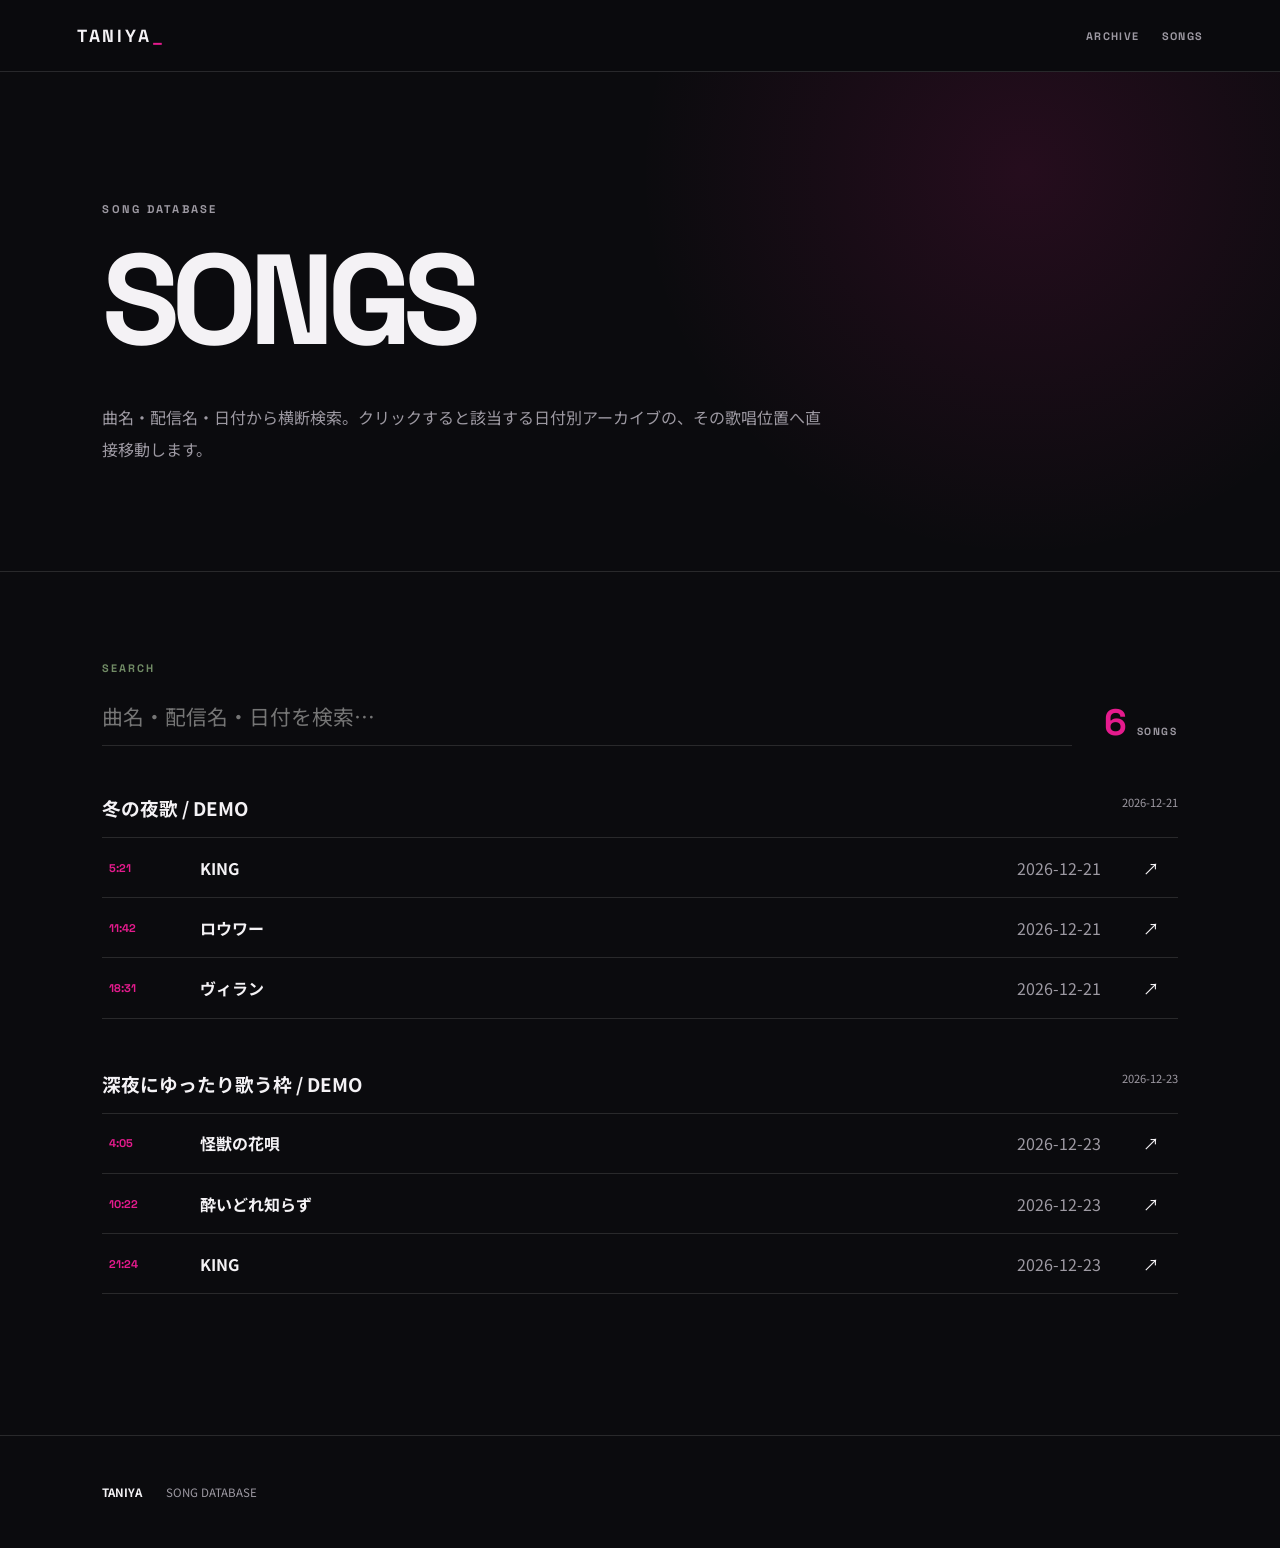
==== songs/index.html @ 2240d889 "Add files via upload" ====
<!doctype html><html lang="ja"><head><meta charset="utf-8"><meta name="viewport" content="width=device-width,initial-scale=1"><title>SONG DATABASE | 谷谷</title><link rel="stylesheet" href="../style.css"></head><body>
<header><a class="logo" href="../">TANIYA<span>_</span></a><nav><a href="../archive/">ARCHIVE</a><a href="./">SONGS</a></nav></header>
<main><section class="hero"><p class="eyebrow">SONG DATABASE</p><h1>SONGS</h1><p>曲名・配信名・日付から横断検索。クリックすると該当する日付別アーカイブの、その歌唱位置へ直接移動します。</p></section>
<section class="section"><div class="toolbar"><label class="search"><span>SEARCH</span><input id="search" type="search" placeholder="曲名・配信名・日付を検索…"></label><div class="stats"><strong id="count">0</strong><span>SONGS</span></div></div><div id="results"></div><p id="empty" hidden>該当する曲がありません。</p></section></main><footer><b>TANIYA</b><span>SONG DATABASE</span></footer>
<script src="../data/archives.js"></script><script>
const $=s=>document.querySelector(s);const fmt=x=>{x=Math.floor(x||0);let h=Math.floor(x/3600),m=Math.floor(x%3600/60),s=x%60;return h?`${h}:${String(m).padStart(2,"0")}:${String(s).padStart(2,"0")}`:`${m}:${String(s).padStart(2,"0")}`};
function render(q=""){q=q.toLowerCase().trim();let total=0,out="";ARCHIVES.forEach(a=>{const ss=a.songs.filter(s=>s.type==="song"&&(`${s.title} ${a.title} ${a.date}`).toLowerCase().includes(q));total+=ss.length;if(ss.length)out+=`<div class="group"><div class="groupHead"><h3>${a.title}</h3><span>${a.date}</span></div>${ss.map(s=>`<a class="song" href="../archive/${a.date}/?t=${s.time}"><span class="time">${fmt(s.time)}</span><b>${s.title}</b><span class="muted datecol">${a.date}</span><span>↗</span></a>`).join("")}</div>`});$("#results").innerHTML=out;$("#count").textContent=total;$("#empty").hidden=!!total}$("#search").oninput=e=>render(e.target.value);render();
</script></body></html>
---- style.css ----
@import url('https://fonts.googleapis.com/css2?family=Noto+Sans+JP:wght@400;500;700;900&family=Space+Grotesk:wght@500;700&display=swap');
:root{--bg:#0b0b0e;--surface:#141419;--text:#f4f2f5;--muted:#9d99a2;--pink:#e51b8d;--green:#718b65;--line:rgba(255,255,255,.12)}
*{box-sizing:border-box}html{scroll-behavior:smooth}body{margin:0;background:var(--bg);color:var(--text);font-family:"Noto Sans JP",sans-serif}a{color:inherit;text-decoration:none}button,input{font:inherit}
header{height:72px;padding:0 6vw;display:flex;align-items:center;justify-content:space-between;border-bottom:1px solid var(--line);position:sticky;top:0;background:rgba(11,11,14,.88);backdrop-filter:blur(14px);z-index:10}.logo{font:700 1.1rem "Space Grotesk";letter-spacing:.16em}.logo span{color:var(--pink)}nav{display:flex;gap:1.4rem}nav a{font:700 .68rem "Space Grotesk";letter-spacing:.12em;color:var(--muted)}
.hero{padding:9vw 8vw 7vw;min-height:54vh;display:flex;flex-direction:column;justify-content:center;background:radial-gradient(circle at 80% 20%,rgba(229,27,141,.12),transparent 35%)}.eyebrow{color:var(--green);font:700 .7rem "Space Grotesk";letter-spacing:.2em}.hero h1{font:700 clamp(3.7rem,10vw,8.5rem)/.82 "Space Grotesk";letter-spacing:-.07em;margin:1rem 0 2rem}.hero h1 em{font-style:normal;color:var(--pink)}.hero p{color:var(--muted);line-height:2;max-width:720px}
.section{padding:7vw 8vw;border-top:1px solid var(--line)}.section h2{font-size:clamp(2rem,4vw,4rem);letter-spacing:-.05em;margin:.4rem 0 2rem}
.cards{display:grid;grid-template-columns:repeat(2,minmax(0,1fr));gap:1rem}.card{display:block;border:1px solid var(--line);background:var(--surface);padding:2rem;min-height:190px}.card:hover{border-color:var(--pink);transform:translateY(-2px);transition:.18s}.card-date{color:var(--pink);font:700 .75rem "Space Grotesk";letter-spacing:.12em}.card h3{font-size:1.4rem;margin:1rem 0}.card-meta{color:var(--muted);font-size:.75rem}
.toolbar{display:grid;grid-template-columns:1fr auto;gap:2rem;align-items:end;margin-bottom:3rem}.search span{display:block;font:700 .68rem "Space Grotesk";letter-spacing:.18em;color:var(--green);margin-bottom:.7rem}.search input{width:100%;background:transparent;color:var(--text);border:0;border-bottom:1px solid var(--line);padding:.9rem 0;font-size:1.3rem;outline:0}.search input:focus{border-color:var(--pink)}.stats{display:flex;align-items:baseline;gap:.6rem}.stats strong{font:700 2.3rem "Space Grotesk";color:var(--pink)}.stats span{font:700 .65rem "Space Grotesk";letter-spacing:.15em;color:var(--muted)}
.group{margin-bottom:3.2rem}.groupHead{display:flex;justify-content:space-between;border-bottom:1px solid var(--line);padding-bottom:1rem}.groupHead h3{margin:0}.groupHead span{color:var(--muted);font-size:.7rem}.song{width:100%;display:grid;grid-template-columns:75px 1fr 110px 28px;gap:1rem;align-items:center;padding:1.1rem .4rem;border:0;border-bottom:1px solid var(--line);background:transparent;color:var(--text);text-align:left;cursor:pointer}.song:hover{background:rgba(229,27,141,.07)}.time{color:var(--pink);font:700 .7rem "Space Grotesk"}.muted{color:var(--muted)}
.playerHead{display:flex;justify-content:space-between;align-items:end;gap:2rem;margin-bottom:2rem}.playerHead h2{margin:.5rem 0;font-size:clamp(2rem,4vw,4rem)}.share{background:var(--pink);color:#fff;border:0;padding:1rem 1.2rem;font:700 .7rem "Space Grotesk";cursor:pointer}.share:disabled{opacity:.35}.playerLayout{display:grid;grid-template-columns:minmax(0,1.8fr) minmax(280px,.8fr);gap:1rem}.video{aspect-ratio:16/9;background:#000}.video iframe,#player{width:100%;height:100%}.setlist{background:var(--surface);border:1px solid var(--line);overflow:auto}.setlistHead{display:flex;justify-content:space-between;padding:1rem;border-bottom:1px solid var(--line);color:var(--green);font:700 .65rem "Space Grotesk"}.track{width:100%;display:grid;grid-template-columns:65px 1fr;padding:1rem;border:0;border-bottom:1px solid var(--line);background:transparent;color:var(--muted);text-align:left;cursor:pointer}.track:hover,.track.active{background:rgba(229,27,141,.08);color:var(--text)}.backlink{display:inline-block;margin-bottom:2rem;color:var(--green);font:700 .7rem "Space Grotesk";letter-spacing:.12em}
footer{padding:3rem 8vw;border-top:1px solid var(--line);display:flex;gap:1.5rem;color:var(--muted);font-size:.72rem}footer b{color:var(--text)}
@media(max-width:760px){nav{gap:.8rem}nav a{font-size:.6rem}.hero{padding:18vw 7vw 14vw}.hero h1{font-size:18vw}.section{padding:14vw 6vw}.cards{grid-template-columns:1fr}.toolbar{grid-template-columns:1fr}.stats{display:none}.song{grid-template-columns:65px 1fr 26px}.song .datecol{display:none}.playerHead{align-items:start;flex-direction:column}.playerLayout{grid-template-columns:1fr}footer{flex-wrap:wrap}}
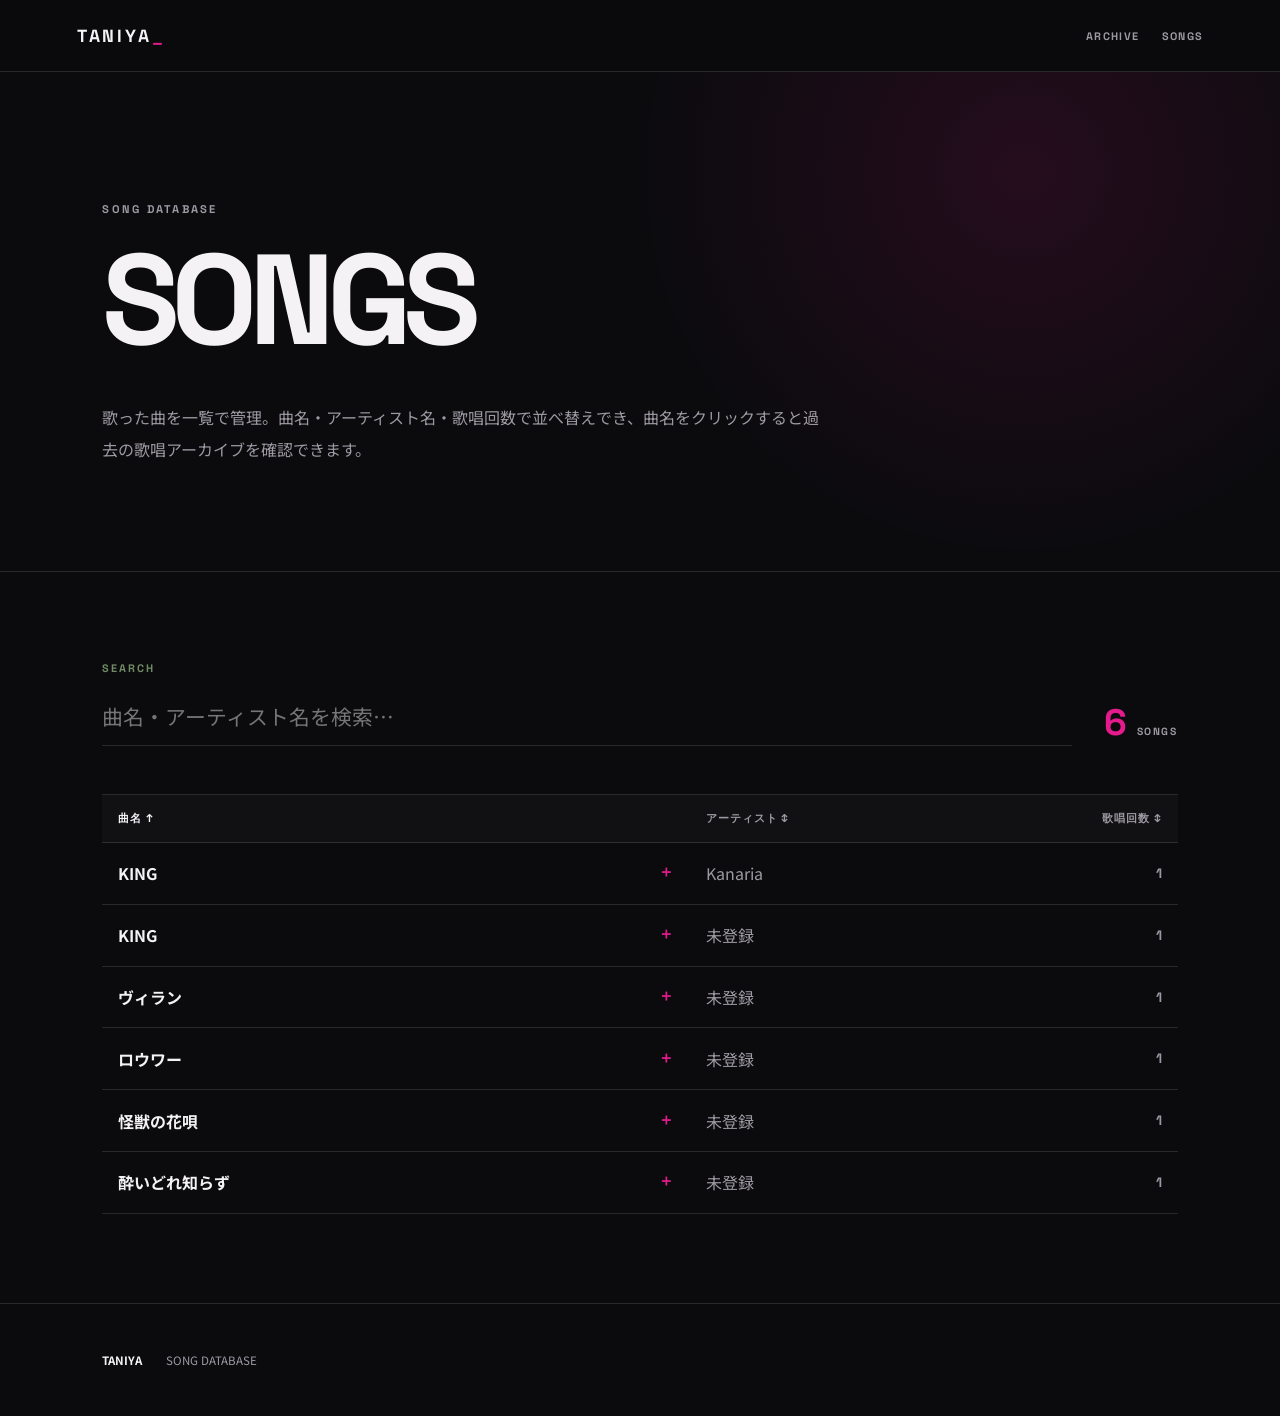
==== commit 2b42e6b5: "Add files via upload" ====
--- a/songs/index.html
+++ b/songs/index.html
@@ -1,8 +1,145 @@
 <!doctype html><html lang="ja"><head><meta charset="utf-8"><meta name="viewport" content="width=device-width,initial-scale=1"><title>SONG DATABASE | 谷谷</title><link rel="stylesheet" href="../style.css"></head><body>
 <header><a class="logo" href="../">TANIYA<span>_</span></a><nav><a href="../archive/">ARCHIVE</a><a href="./">SONGS</a></nav></header>
-<main><section class="hero"><p class="eyebrow">SONG DATABASE</p><h1>SONGS</h1><p>曲名・配信名・日付から横断検索。クリックすると該当する日付別アーカイブの、その歌唱位置へ直接移動します。</p></section>
-<section class="section"><div class="toolbar"><label class="search"><span>SEARCH</span><input id="search" type="search" placeholder="曲名・配信名・日付を検索…"></label><div class="stats"><strong id="count">0</strong><span>SONGS</span></div></div><div id="results"></div><p id="empty" hidden>該当する曲がありません。</p></section></main><footer><b>TANIYA</b><span>SONG DATABASE</span></footer>
-<script src="../data/archives.js"></script><script>
-const $=s=>document.querySelector(s);const fmt=x=>{x=Math.floor(x||0);let h=Math.floor(x/3600),m=Math.floor(x%3600/60),s=x%60;return h?`${h}:${String(m).padStart(2,"0")}:${String(s).padStart(2,"0")}`:`${m}:${String(s).padStart(2,"0")}`};
-function render(q=""){q=q.toLowerCase().trim();let total=0,out="";ARCHIVES.forEach(a=>{const ss=a.songs.filter(s=>s.type==="song"&&(`${s.title} ${a.title} ${a.date}`).toLowerCase().includes(q));total+=ss.length;if(ss.length)out+=`<div class="group"><div class="groupHead"><h3>${a.title}</h3><span>${a.date}</span></div>${ss.map(s=>`<a class="song" href="../archive/${a.date}/?t=${s.time}"><span class="time">${fmt(s.time)}</span><b>${s.title}</b><span class="muted datecol">${a.date}</span><span>↗</span></a>`).join("")}</div>`});$("#results").innerHTML=out;$("#count").textContent=total;$("#empty").hidden=!!total}$("#search").oninput=e=>render(e.target.value);render();
-</script></body></html>+<main>
+<section class="hero"><p class="eyebrow">SONG DATABASE</p><h1>SONGS</h1><p>歌った曲を一覧で管理。曲名・アーティスト名・歌唱回数で並べ替えでき、曲名をクリックすると過去の歌唱アーカイブを確認できます。</p></section>
+
+<section class="section">
+  <div class="toolbar">
+    <label class="search"><span>SEARCH</span><input id="search" type="search" placeholder="曲名・アーティスト名を検索…"></label>
+    <div class="stats"><strong id="count">0</strong><span>SONGS</span></div>
+  </div>
+
+  <div class="songTableWrap">
+    <div class="songTableHead">
+      <button class="sortBtn" data-key="title">曲名 <span class="sortMark">↕</span></button>
+      <button class="sortBtn" data-key="artist">アーティスト <span class="sortMark">↕</span></button>
+      <button class="sortBtn countHead" data-key="count">歌唱回数 <span class="sortMark">↕</span></button>
+    </div>
+    <div id="songList"></div>
+  </div>
+  <p id="empty" hidden>該当する曲がありません。</p>
+</section>
+</main>
+<footer><b>TANIYA</b><span>SONG DATABASE</span></footer>
+
+<script src="../data/archives.js"></script>
+<script>
+const $ = s => document.querySelector(s);
+const collator = new Intl.Collator("ja", {numeric:true, sensitivity:"base"});
+let sortKey = "title";
+let sortDir = "asc";
+
+function buildSongData(){
+  const map = new Map();
+
+  ARCHIVES.forEach(archive => {
+    archive.songs
+      .filter(song => song.type === "song")
+      .forEach(song => {
+        const artist = song.artist || "未登録";
+        const key = `${song.title}|||${artist}`;
+        if(!map.has(key)){
+          map.set(key, {
+            title: song.title,
+            artist,
+            count: 0,
+            performances: []
+          });
+        }
+        const item = map.get(key);
+        item.count++;
+        item.performances.push({
+          date: archive.date,
+          archiveTitle: archive.title,
+          time: song.time
+        });
+      });
+  });
+
+  return [...map.values()];
+}
+
+const songData = buildSongData();
+
+function compare(a,b){
+  let result = 0;
+  if(sortKey === "count"){
+    result = a.count - b.count;
+  }else{
+    result = collator.compare(a[sortKey], b[sortKey]);
+  }
+  return sortDir === "asc" ? result : -result;
+}
+
+function render(){
+  const q = $("#search").value.trim().toLowerCase();
+
+  const filtered = songData
+    .filter(item => (`${item.title} ${item.artist}`).toLowerCase().includes(q))
+    .sort(compare);
+
+  $("#count").textContent = filtered.length;
+  $("#empty").hidden = filtered.length > 0;
+
+  $("#songList").innerHTML = filtered.map((item, index) => `
+    <div class="songDbItem">
+      <div class="songDbRow">
+        <button class="songTitleBtn" aria-expanded="false" aria-controls="song-detail-${index}">
+          <span>${item.title}</span><span class="expandMark">＋</span>
+        </button>
+        <div class="songArtist">${item.artist}</div>
+        <div class="songCount">${item.count}</div>
+      </div>
+      <div class="songPerformances" id="song-detail-${index}" hidden>
+        ${item.performances
+          .sort((a,b)=>b.date.localeCompare(a.date))
+          .map(p => `
+            <a class="performanceLink" href="../archive/${p.date}/?t=${p.time}">
+              <span class="performanceDate">${p.date.replaceAll("-",".")}</span>
+              <span class="performanceTitle">${p.archiveTitle}</span>
+              <span class="performanceArrow">↗</span>
+            </a>
+          `).join("")}
+      </div>
+    </div>
+  `).join("");
+
+  document.querySelectorAll(".songTitleBtn").forEach(btn => {
+    btn.addEventListener("click", () => {
+      const detail = btn.closest(".songDbItem").querySelector(".songPerformances");
+      const open = !detail.hidden;
+      detail.hidden = open;
+      btn.setAttribute("aria-expanded", String(!open));
+      btn.querySelector(".expandMark").textContent = open ? "＋" : "－";
+    });
+  });
+
+  document.querySelectorAll(".sortBtn").forEach(btn => {
+    const mark = btn.querySelector(".sortMark");
+    if(btn.dataset.key === sortKey){
+      mark.textContent = sortDir === "asc" ? "↑" : "↓";
+      btn.classList.add("active");
+    }else{
+      mark.textContent = "↕";
+      btn.classList.remove("active");
+    }
+  });
+}
+
+document.querySelectorAll(".sortBtn").forEach(btn => {
+  btn.addEventListener("click", () => {
+    const key = btn.dataset.key;
+    if(sortKey === key){
+      sortDir = sortDir === "asc" ? "desc" : "asc";
+    }else{
+      sortKey = key;
+      sortDir = "asc";
+    }
+    render();
+  });
+});
+
+$("#search").addEventListener("input", render);
+render();
+</script>
+</body></html>
--- a/style.css
+++ b/style.css
@@ -9,4 +9,31 @@
 .group{margin-bottom:3.2rem}.groupHead{display:flex;justify-content:space-between;border-bottom:1px solid var(--line);padding-bottom:1rem}.groupHead h3{margin:0}.groupHead span{color:var(--muted);font-size:.7rem}.song{width:100%;display:grid;grid-template-columns:75px 1fr 110px 28px;gap:1rem;align-items:center;padding:1.1rem .4rem;border:0;border-bottom:1px solid var(--line);background:transparent;color:var(--text);text-align:left;cursor:pointer}.song:hover{background:rgba(229,27,141,.07)}.time{color:var(--pink);font:700 .7rem "Space Grotesk"}.muted{color:var(--muted)}
 .playerHead{display:flex;justify-content:space-between;align-items:end;gap:2rem;margin-bottom:2rem}.playerHead h2{margin:.5rem 0;font-size:clamp(2rem,4vw,4rem)}.share{background:var(--pink);color:#fff;border:0;padding:1rem 1.2rem;font:700 .7rem "Space Grotesk";cursor:pointer}.share:disabled{opacity:.35}.playerLayout{display:grid;grid-template-columns:minmax(0,1.8fr) minmax(280px,.8fr);gap:1rem}.video{aspect-ratio:16/9;background:#000}.video iframe,#player{width:100%;height:100%}.setlist{background:var(--surface);border:1px solid var(--line);overflow:auto}.setlistHead{display:flex;justify-content:space-between;padding:1rem;border-bottom:1px solid var(--line);color:var(--green);font:700 .65rem "Space Grotesk"}.track{width:100%;display:grid;grid-template-columns:65px 1fr;padding:1rem;border:0;border-bottom:1px solid var(--line);background:transparent;color:var(--muted);text-align:left;cursor:pointer}.track:hover,.track.active{background:rgba(229,27,141,.08);color:var(--text)}.backlink{display:inline-block;margin-bottom:2rem;color:var(--green);font:700 .7rem "Space Grotesk";letter-spacing:.12em}
 footer{padding:3rem 8vw;border-top:1px solid var(--line);display:flex;gap:1.5rem;color:var(--muted);font-size:.72rem}footer b{color:var(--text)}
-@media(max-width:760px){nav{gap:.8rem}nav a{font-size:.6rem}.hero{padding:18vw 7vw 14vw}.hero h1{font-size:18vw}.section{padding:14vw 6vw}.cards{grid-template-columns:1fr}.toolbar{grid-template-columns:1fr}.stats{display:none}.song{grid-template-columns:65px 1fr 26px}.song .datecol{display:none}.playerHead{align-items:start;flex-direction:column}.playerLayout{grid-template-columns:1fr}footer{flex-wrap:wrap}}+@media(max-width:760px){nav{gap:.8rem}nav a{font-size:.6rem}.hero{padding:18vw 7vw 14vw}.hero h1{font-size:18vw}.section{padding:14vw 6vw}.cards{grid-template-columns:1fr}.toolbar{grid-template-columns:1fr}.stats{display:none}.song{grid-template-columns:65px 1fr 26px}.song .datecol{display:none}.playerHead{align-items:start;flex-direction:column}.playerLayout{grid-template-columns:1fr}footer{flex-wrap:wrap}}
+
+/* SONG DATABASE v4 */
+.songTableWrap{border-top:1px solid var(--line)}
+.songTableHead,.songDbRow{display:grid;grid-template-columns:minmax(0,1.6fr) minmax(0,1fr) 120px;align-items:center;border-bottom:1px solid var(--line)}
+.songTableHead{background:rgba(255,255,255,.025)}
+.sortBtn{padding:1rem;border:0;background:transparent;color:var(--muted);text-align:left;font:700 .7rem "Space Grotesk";letter-spacing:.08em;cursor:pointer}
+.sortBtn:hover,.sortBtn.active{color:var(--text)}
+.countHead{text-align:right}
+.songTitleBtn{width:100%;display:flex;justify-content:space-between;gap:1rem;padding:1.15rem 1rem;border:0;background:transparent;color:var(--text);text-align:left;font-weight:700;cursor:pointer}
+.songTitleBtn:hover{color:var(--pink)}
+.songArtist,.songCount{padding:1.15rem 1rem;color:var(--muted)}
+.songCount{text-align:right;font:700 .85rem "Space Grotesk"}
+.expandMark{color:var(--pink);font-family:"Space Grotesk"}
+.songPerformances{background:rgba(255,255,255,.025);border-bottom:1px solid var(--line)}
+.performanceLink{display:grid;grid-template-columns:120px 1fr 24px;gap:1rem;align-items:center;padding:1rem 1rem 1rem 2rem;border-bottom:1px solid rgba(255,255,255,.07);color:var(--muted)}
+.performanceLink:last-child{border-bottom:0}
+.performanceLink:hover{background:rgba(229,27,141,.06);color:var(--text)}
+.performanceDate{color:var(--pink);font:700 .7rem "Space Grotesk"}
+.performanceTitle{font-size:.85rem}
+.performanceArrow{text-align:right}
+.trackInfo{display:inline}
+.trackArtist{color:var(--muted);font-size:.82em}
+@media(max-width:760px){
+  .songTableHead,.songDbRow{grid-template-columns:minmax(0,1.3fr) minmax(0,1fr) 72px}
+  .sortBtn,.songTitleBtn,.songArtist,.songCount{padding:.95rem .6rem}
+  .performanceLink{grid-template-columns:95px 1fr 20px;padding:.9rem .7rem}
+}
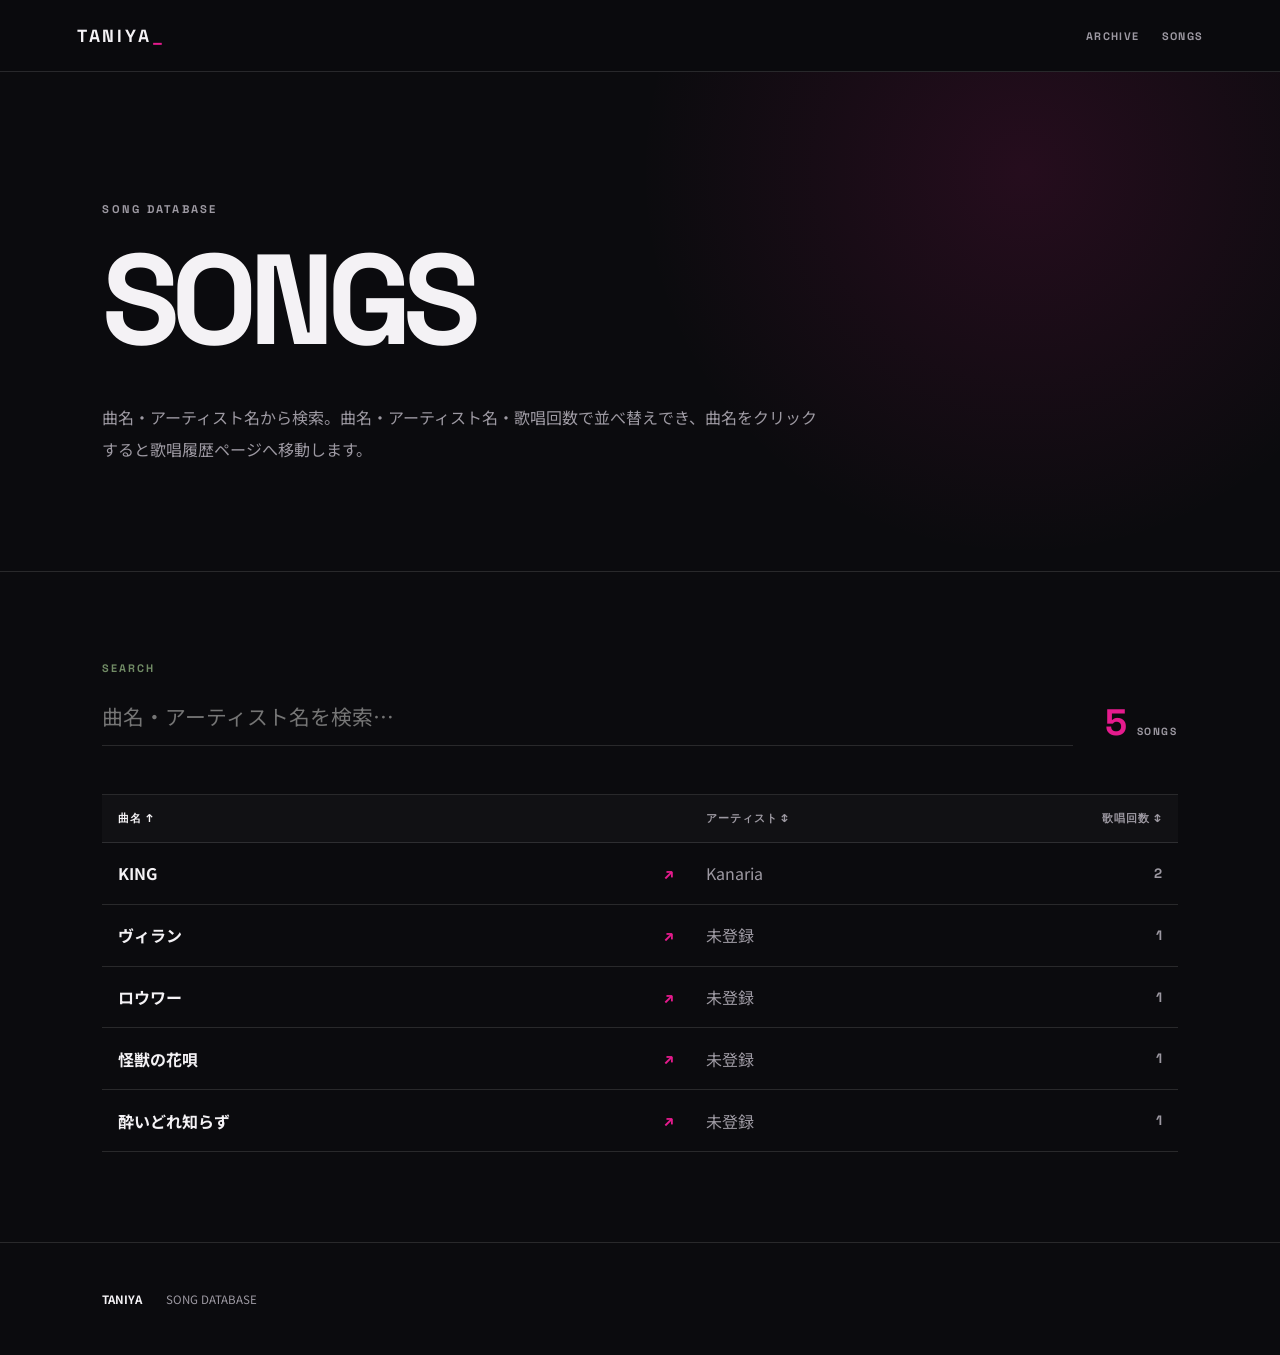
==== commit f0c2cd64: "Add files via upload" ====
--- a/songs/index.html
+++ b/songs/index.html
@@ -1,7 +1,7 @@
 <!doctype html><html lang="ja"><head><meta charset="utf-8"><meta name="viewport" content="width=device-width,initial-scale=1"><title>SONG DATABASE | 谷谷</title><link rel="stylesheet" href="../style.css"></head><body>
 <header><a class="logo" href="../">TANIYA<span>_</span></a><nav><a href="../archive/">ARCHIVE</a><a href="./">SONGS</a></nav></header>
 <main>
-<section class="hero"><p class="eyebrow">SONG DATABASE</p><h1>SONGS</h1><p>歌った曲を一覧で管理。曲名・アーティスト名・歌唱回数で並べ替えでき、曲名をクリックすると過去の歌唱アーカイブを確認できます。</p></section>
+<section class="hero"><p class="eyebrow">SONG DATABASE</p><h1>SONGS</h1><p>曲名・アーティスト名から検索。曲名・アーティスト名・歌唱回数で並べ替えでき、曲名をクリックすると歌唱履歴ページへ移動します。</p></section>
 
 <section class="section">
   <div class="toolbar">
@@ -38,21 +38,16 @@
       .forEach(song => {
         const artist = song.artist || "未登録";
         const key = `${song.title}|||${artist}`;
+
         if(!map.has(key)){
           map.set(key, {
             title: song.title,
             artist,
-            count: 0,
-            performances: []
+            count: 0
           });
         }
-        const item = map.get(key);
-        item.count++;
-        item.performances.push({
-          date: archive.date,
-          archiveTitle: archive.title,
-          time: song.time
-        });
+
+        map.get(key).count++;
       });
   });
 
@@ -63,12 +58,22 @@
 
 function compare(a,b){
   let result = 0;
+
   if(sortKey === "count"){
     result = a.count - b.count;
-  }else{
+  } else {
     result = collator.compare(a[sortKey], b[sortKey]);
   }
+
   return sortDir === "asc" ? result : -result;
+}
+
+function makeHistoryUrl(item){
+  const p = new URLSearchParams({
+    song: item.title,
+    artist: item.artist
+  });
+  return `./history/?${p.toString()}`;
 }
 
 function render(){
@@ -81,45 +86,21 @@
   $("#count").textContent = filtered.length;
   $("#empty").hidden = filtered.length > 0;
 
-  $("#songList").innerHTML = filtered.map((item, index) => `
-    <div class="songDbItem">
-      <div class="songDbRow">
-        <button class="songTitleBtn" aria-expanded="false" aria-controls="song-detail-${index}">
-          <span>${item.title}</span><span class="expandMark">＋</span>
-        </button>
-        <div class="songArtist">${item.artist}</div>
-        <div class="songCount">${item.count}</div>
-      </div>
-      <div class="songPerformances" id="song-detail-${index}" hidden>
-        ${item.performances
-          .sort((a,b)=>b.date.localeCompare(a.date))
-          .map(p => `
-            <a class="performanceLink" href="../archive/${p.date}/?t=${p.time}">
-              <span class="performanceDate">${p.date.replaceAll("-",".")}</span>
-              <span class="performanceTitle">${p.archiveTitle}</span>
-              <span class="performanceArrow">↗</span>
-            </a>
-          `).join("")}
-      </div>
-    </div>
+  $("#songList").innerHTML = filtered.map(item => `
+    <a class="songDbRow songDbLink" href="${makeHistoryUrl(item)}">
+      <div class="songTitleLink">${item.title}<span class="songArrow">↗</span></div>
+      <div class="songArtist">${item.artist}</div>
+      <div class="songCount">${item.count}</div>
+    </a>
   `).join("");
-
-  document.querySelectorAll(".songTitleBtn").forEach(btn => {
-    btn.addEventListener("click", () => {
-      const detail = btn.closest(".songDbItem").querySelector(".songPerformances");
-      const open = !detail.hidden;
-      detail.hidden = open;
-      btn.setAttribute("aria-expanded", String(!open));
-      btn.querySelector(".expandMark").textContent = open ? "＋" : "－";
-    });
-  });
 
   document.querySelectorAll(".sortBtn").forEach(btn => {
     const mark = btn.querySelector(".sortMark");
+
     if(btn.dataset.key === sortKey){
       mark.textContent = sortDir === "asc" ? "↑" : "↓";
       btn.classList.add("active");
-    }else{
+    } else {
       mark.textContent = "↕";
       btn.classList.remove("active");
     }
@@ -129,12 +110,14 @@
 document.querySelectorAll(".sortBtn").forEach(btn => {
   btn.addEventListener("click", () => {
     const key = btn.dataset.key;
+
     if(sortKey === key){
       sortDir = sortDir === "asc" ? "desc" : "asc";
-    }else{
+    } else {
       sortKey = key;
       sortDir = "asc";
     }
+
     render();
   });
 });
--- a/style.css
+++ b/style.css
@@ -37,3 +37,30 @@
   .sortBtn,.songTitleBtn,.songArtist,.songCount{padding:.95rem .6rem}
   .performanceLink{grid-template-columns:95px 1fr 20px;padding:.9rem .7rem}
 }
+
+
+/* SONG DATABASE v5 */
+.songDbLink{color:inherit;text-decoration:none}
+.songTitleLink{display:flex;align-items:center;justify-content:space-between;gap:1rem;padding:1.15rem 1rem;font-weight:700}
+.songDbLink:hover{background:rgba(229,27,141,.06)}
+.songDbLink:hover .songTitleLink{color:var(--pink)}
+.songArrow{color:var(--pink);font-family:"Space Grotesk"}
+.historyHero{padding-top:6vw}
+.historyTitle{font:700 clamp(3rem,8vw,7rem)/.9 "Space Grotesk";letter-spacing:-.06em;margin:1rem 0 2rem}
+.historyMeta{display:flex;gap:3rem;flex-wrap:wrap}
+.historyMeta div{display:flex;flex-direction:column;gap:.45rem}
+.historyMeta span{color:var(--green);font:700 .65rem "Space Grotesk";letter-spacing:.14em}
+.historyMeta strong{font-size:1.1rem}
+.historyMeta i{font-style:normal;color:var(--pink)}
+.historyList{border-top:1px solid var(--line)}
+.historyCard{display:grid;grid-template-columns:150px 1fr 110px;gap:1rem;align-items:center;padding:1.2rem 1rem;border-bottom:1px solid var(--line);color:inherit}
+.historyCard:hover{background:rgba(229,27,141,.06)}
+.historyDate{color:var(--pink);font:700 .75rem "Space Grotesk"}
+.historyArchiveTitle{font-weight:700}
+.historyListen{text-align:right;color:var(--muted);font:700 .68rem "Space Grotesk";letter-spacing:.08em}
+.historyCard:hover .historyListen{color:var(--text)}
+@media(max-width:760px){
+  .historyHero{padding-top:12vw}
+  .historyCard{grid-template-columns:105px 1fr}
+  .historyListen{grid-column:2;text-align:left}
+}
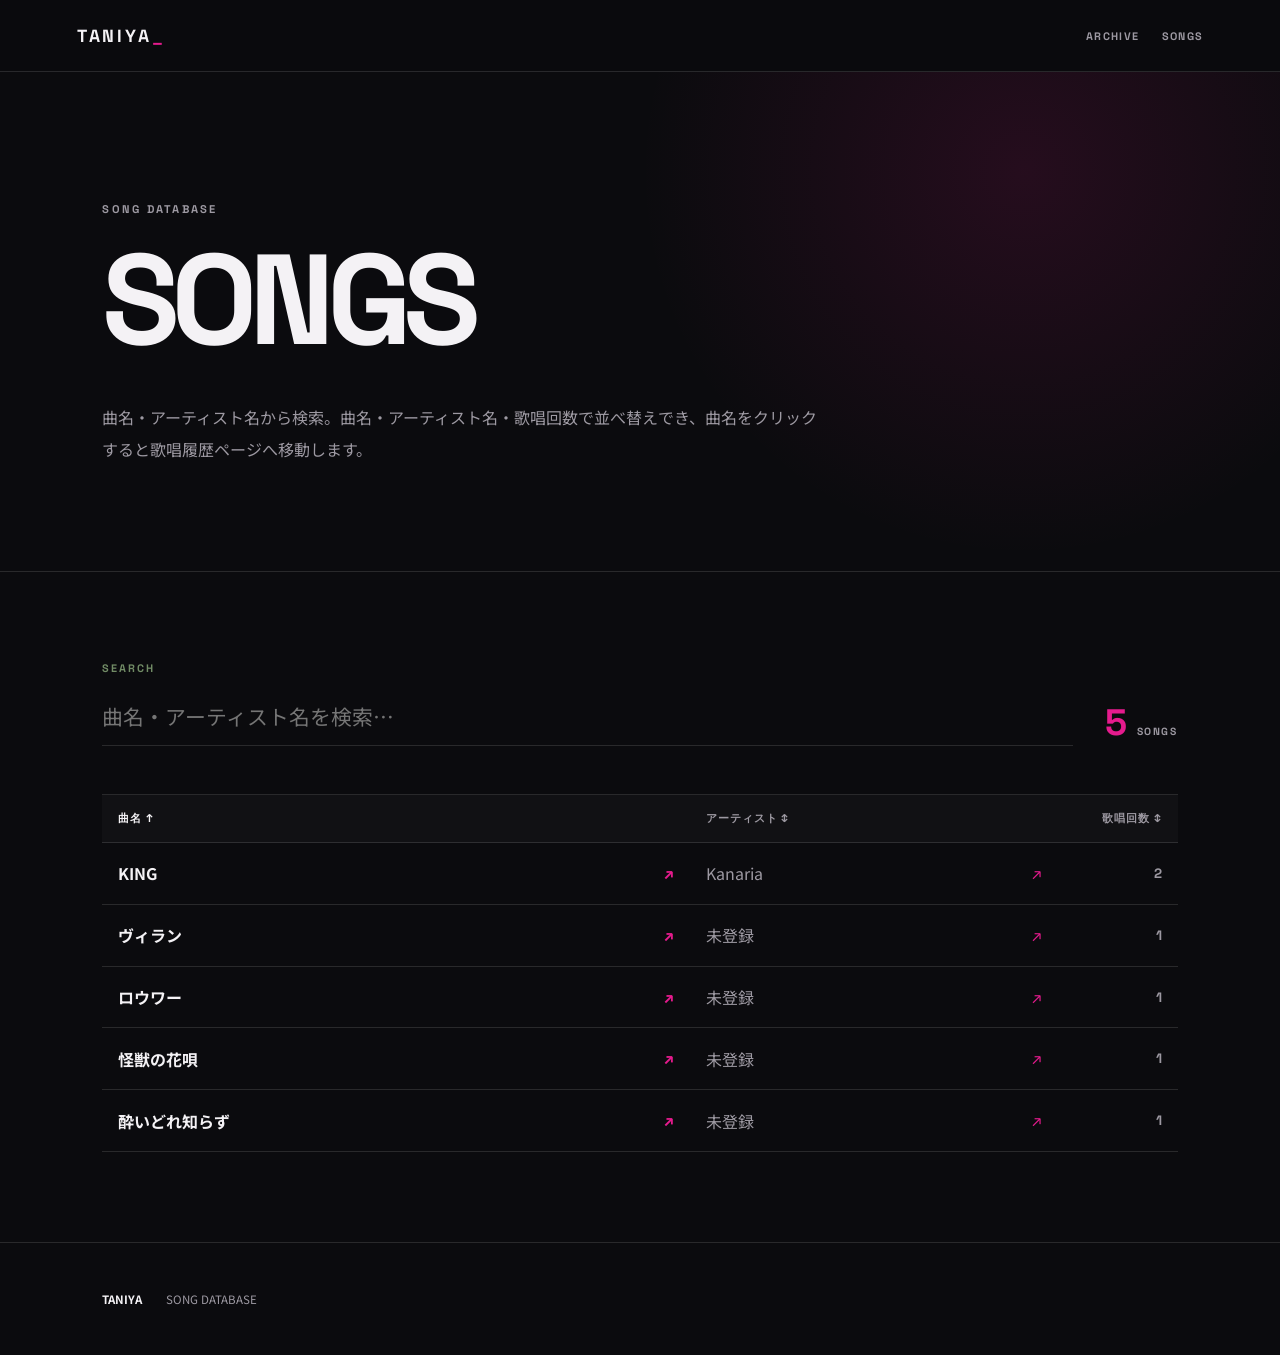
==== commit 8bbdb5bb: "Add files via upload" ====
--- a/songs/index.html
+++ b/songs/index.html
@@ -87,11 +87,11 @@
   $("#empty").hidden = filtered.length > 0;
 
   $("#songList").innerHTML = filtered.map(item => `
-    <a class="songDbRow songDbLink" href="${makeHistoryUrl(item)}">
-      <div class="songTitleLink">${item.title}<span class="songArrow">↗</span></div>
-      <div class="songArtist">${item.artist}</div>
+    <div class="songDbRow">
+      <a class="songTitleLink" href="${makeHistoryUrl(item)}">${item.title}<span class="songArrow">↗</span></a>
+      <a class="songArtist artistLink" href="../artists/?artist=${encodeURIComponent(item.artist)}">${item.artist}<span class="songArrow">↗</span></a>
       <div class="songCount">${item.count}</div>
-    </a>
+    </div>
   `).join("");
 
   document.querySelectorAll(".sortBtn").forEach(btn => {
--- a/style.css
+++ b/style.css
@@ -64,3 +64,18 @@
   .historyCard{grid-template-columns:105px 1fr}
   .historyListen{grid-column:2;text-align:left}
 }
+
+
+/* ARTIST PAGE v6 */
+.artistLink{display:flex;align-items:center;justify-content:space-between;gap:1rem;text-decoration:none}
+.artistLink:hover{color:var(--pink)}
+.artistSongList{border-top:1px solid var(--line)}
+.artistSongCard{display:grid;grid-template-columns:1fr 180px 28px;gap:1rem;align-items:center;padding:1.15rem 1rem;border-bottom:1px solid var(--line);color:inherit;text-decoration:none}
+.artistSongCard:hover{background:rgba(229,27,141,.06)}
+.artistSongTitle{font-weight:700}
+.artistSongCount{text-align:right;color:var(--muted);font:700 .7rem "Space Grotesk";letter-spacing:.06em}
+.artistSongArrow{text-align:right;color:var(--pink)}
+@media(max-width:760px){
+  .artistSongCard{grid-template-columns:1fr 95px 22px;padding:.95rem .6rem}
+  .artistSongCount{font-size:.62rem}
+}
